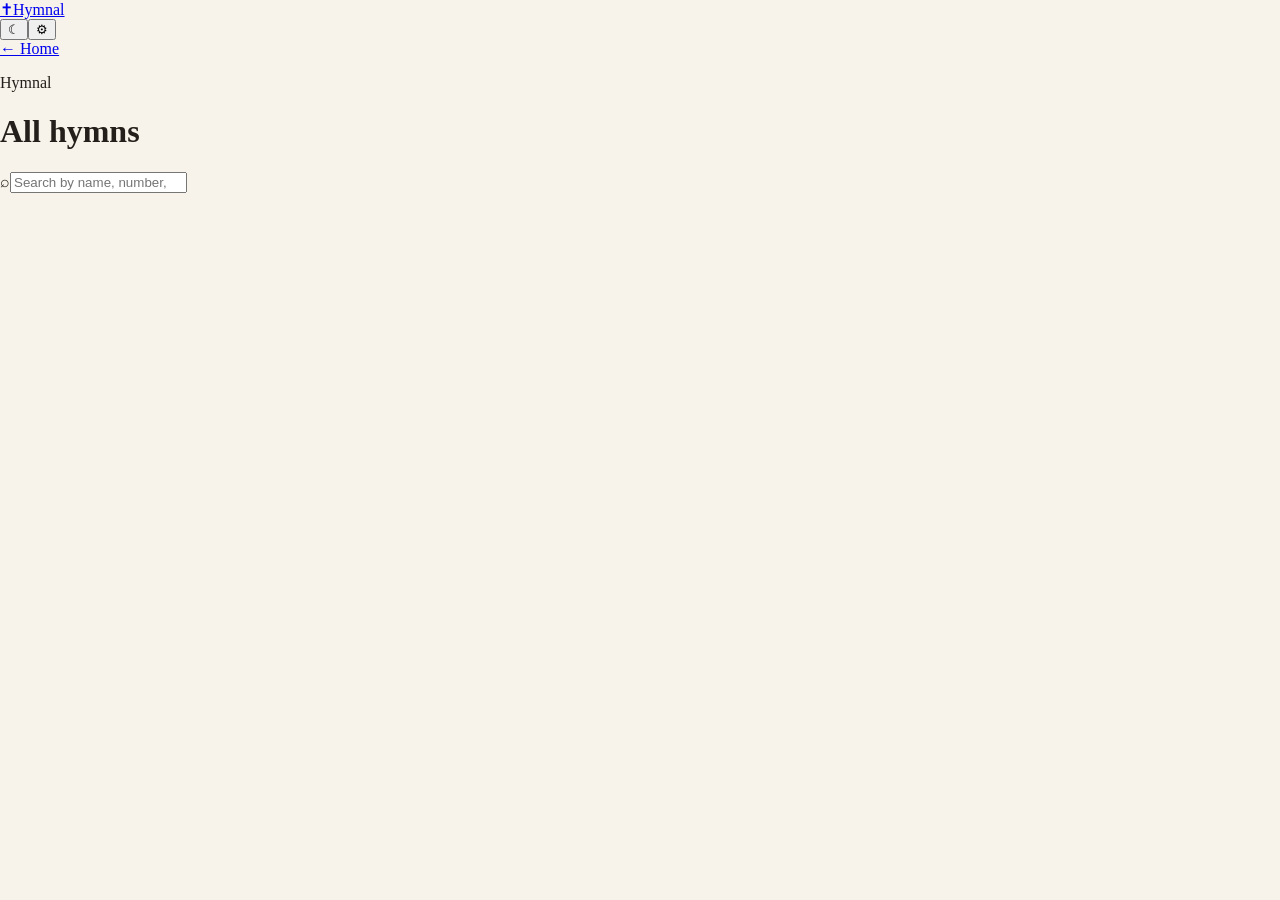
==== hymn-list.html @ 1c934192 "Build Hymnal app structure" ====
<!DOCTYPE html>
<html lang="en"><head><meta charset="UTF-8"><meta name="viewport" content="width=device-width, initial-scale=1.0"><meta name="theme-color" content="#6f3d2e"><link rel="manifest" href="./manifest.json"><link rel="stylesheet" href="./css/style.css"><title>All Hymns · Hymnal</title></head>
<body class="list-page"><header class="site-header"><a class="brand" href="./index.html" aria-label="Hymnal home"><span class="brand-mark" aria-hidden="true">✝</span><span>Hymnal</span></a><div class="header-actions"><button class="icon-button" id="theme-toggle" type="button" aria-label="Toggle dark mode">☾</button><button class="icon-button" id="settings-open" type="button" aria-label="Open settings">⚙</button></div></header>
<main class="list-shell"><div class="page-heading"><a class="back-link" href="./index.html">← <span>Home</span></a><div><p class="eyebrow">Hymnal</p><h1>All hymns</h1><p id="list-count" class="page-subtitle"></p></div></div><label class="search-box list-search" for="list-search"><span aria-hidden="true">⌕</span><input id="list-search" type="search" autocomplete="off" placeholder="Search by name, number, words, author..." aria-label="Search all hymns"><button id="list-search-clear" class="clear-button" type="button" aria-label="Clear search" hidden>×</button></label><div id="hymn-list-results" class="hymn-list-results" aria-live="polite"></div></main>
<div id="settings-modal" class="modal" hidden><div class="modal-backdrop" data-close-settings></div><section class="settings-panel" role="dialog" aria-modal="true" aria-labelledby="settings-title"><div class="panel-heading"><div><p class="eyebrow">Personalize</p><h2 id="settings-title">Settings</h2></div><button class="icon-button" type="button" data-close-settings aria-label="Close settings">×</button></div><div class="settings-group"><h3>Appearance</h3><div class="choice-row"><button class="choice-button" data-theme-choice="light" type="button">Light</button><button class="choice-button" data-theme-choice="dark" type="button">Dark</button></div></div><div class="settings-group"><h3>Text size</h3><div class="choice-row"><button class="choice-button" data-size-choice="small" type="button">A−</button><button class="choice-button" data-size-choice="normal" type="button">A</button><button class="choice-button" data-size-choice="large" type="button">A+</button><button class="choice-button" data-size-choice="xlarge" type="button">A++</button></div></div><p class="settings-note">Your preferences and favorites stay on this device. The hymnal does not require an account.</p></section></div>
<script src="./js/hymns.js"></script><script src="./js/app.js"></script></body></html>
---- css/style.css ----
* {
    box-sizing: border-box;
}

html,
body {
    margin: 0;
    min-height: 100%;
}

body {
    font-family: Georgia, "Times New Roman", serif;
    background: #f7f3ea;
    color: #241f1a;
}

#app {
    min-height: 100vh;
    display: grid;
    place-items: center;
}

/* Splash screen */
#splash-screen {
    position: fixed;
    inset: 0;
    z-index: 9999;
    display: grid;
    place-items: center;
    overflow: hidden;
    background:
        radial-gradient(circle at center, #4d3828 0%, #291d16 48%, #17110d 100%);
    color: #f8efd9;
    transition: opacity 0.8s ease, visibility 0.8s ease;
}

#splash-screen.hide {
    opacity: 0;
    visibility: hidden;
    pointer-events: none;
}

.splash-content {
    display: flex;
    flex-direction: column;
    align-items: center;
    gap: 0;
    transform: translateY(10px);
    animation: splash-rise 1s ease forwards;
}

.book {
    position: relative;
    width: 170px;
    height: 118px;
    perspective: 700px;
    filter: drop-shadow(0 18px 18px rgba(0, 0, 0, 0.35));
}

.book-page {
    position: absolute;
    top: 7px;
    width: 78px;
    height: 104px;
    background: linear-gradient(90deg, #eee1bf, #fff9e8);
    border: 1px solid rgba(72, 50, 29, 0.5);
    transform-origin: bottom center;
}

.book-page-left {
    left: 7px;
    border-radius: 7px 2px 3px 7px;
    transform: rotateY(72deg);
    animation: open-left 1.5s cubic-bezier(.2, .8, .2, 1) forwards;
}

.book-page-right {
    right: 7px;
    border-radius: 2px 7px 7px 3px;
    transform: rotateY(-72deg);
    animation: open-right 1.5s cubic-bezier(.2, .8, .2, 1) forwards;
}

.book-spine {
    position: absolute;
    left: 50%;
    top: 7px;
    width: 4px;
    height: 104px;
    transform: translateX(-50%);
    background: #9c6e35;
    border-radius: 3px;
    z-index: 3;
}

.cross {
    position: absolute;
    inset: 0;
    z-index: 4;
    display: grid;
    place-items: center;
    opacity: 0;
    transform: scale(.7);
    animation: cross-reveal .8s ease 1.25s forwards;
}

.cross span {
    position: absolute;
    display: block;
    background: #8f6a38;
    border-radius: 2px;
}

.cross span:first-child {
    width: 8px;
    height: 38px;
}

.cross span:last-child {
    width: 30px;
    height: 8px;
    transform: translateY(-6px);
}

.splash-title {
    margin-top: 22px;
    font-size: clamp(2.4rem, 8vw, 4rem);
    font-weight: 700;
    letter-spacing: .08em;
    opacity: 0;
    transform: translateY(12px);
    animation: title-reveal .9s ease 1.25s forwards;
}

.splash-subtitle {
    margin-top: 4px;
    font-family: Arial, sans-serif;
    font-size: .8rem;
    letter-spacing: .28em;
    text-transform: uppercase;
    color: #cbb994;
    opacity: 0;
    animation: subtitle-reveal .8s ease 1.65s forwards;
}

.loading-line {
    width: 110px;
    height: 2px;
    margin-top: 26px;
    overflow: hidden;
    background: rgba(255, 244, 215, .18);
    border-radius: 99px;
    opacity: 0;
    animation: fade-in .5s ease 1.8s forwards;
}

.loading-line span {
    display: block;
    width: 45%;
    height: 100%;
    background: #d5b56d;
    border-radius: inherit;
    animation: loading 1.1s ease-in-out 1.9s infinite;
}

@keyframes open-left {
    from { transform: rotateY(72deg); }
    to { transform: rotateY(0deg); }
}

@keyframes open-right {
    from { transform: rotateY(-72deg); }
    to { transform: rotateY(0deg); }
}

@keyframes cross-reveal {
    to {
        opacity: 1;
        transform: scale(1);
    }
}

@keyframes title-reveal {
    to {
        opacity: 1;
        transform: translateY(0);
    }
}

@keyframes subtitle-reveal {
    from { opacity: 0; transform: translateY(5px); }
    to { opacity: 1; transform: translateY(0); }
}

@keyframes splash-rise {
    to { transform: translateY(0); }
}

@keyframes fade-in {
    to { opacity: 1; }
}

@keyframes loading {
    0%, 100% { transform: translateX(-110%); }
    50% { transform: translateX(220%); }
}

@media (prefers-reduced-motion: reduce) {
    *,
    *::before,
    *::after {
        animation-duration: 0.01ms !important;
        animation-iteration-count: 1 !important;
        transition-duration: 0.01ms !important;
    }
}
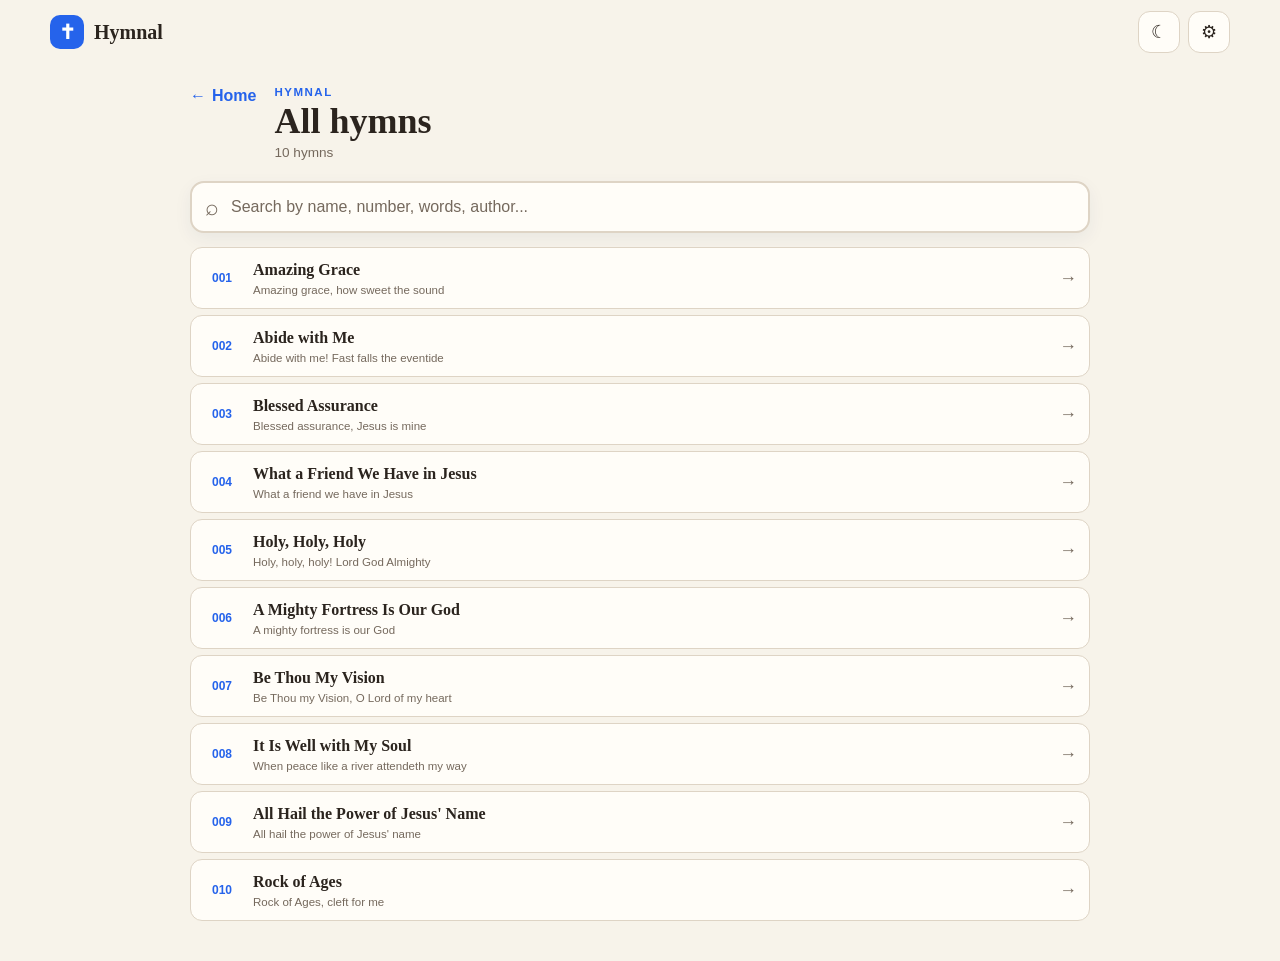
==== commit 78633c29: "Structure app files and standardize blue accent" ====
--- a/hymn-list.html
+++ b/hymn-list.html
@@ -1,6 +1,131 @@
 <!DOCTYPE html>
-<html lang="en"><head><meta charset="UTF-8"><meta name="viewport" content="width=device-width, initial-scale=1.0"><meta name="theme-color" content="#6f3d2e"><link rel="manifest" href="./manifest.json"><link rel="stylesheet" href="./css/style.css"><title>All Hymns · Hymnal</title></head>
-<body class="list-page"><header class="site-header"><a class="brand" href="./index.html" aria-label="Hymnal home"><span class="brand-mark" aria-hidden="true">✝</span><span>Hymnal</span></a><div class="header-actions"><button class="icon-button" id="theme-toggle" type="button" aria-label="Toggle dark mode">☾</button><button class="icon-button" id="settings-open" type="button" aria-label="Open settings">⚙</button></div></header>
-<main class="list-shell"><div class="page-heading"><a class="back-link" href="./index.html">← <span>Home</span></a><div><p class="eyebrow">Hymnal</p><h1>All hymns</h1><p id="list-count" class="page-subtitle"></p></div></div><label class="search-box list-search" for="list-search"><span aria-hidden="true">⌕</span><input id="list-search" type="search" autocomplete="off" placeholder="Search by name, number, words, author..." aria-label="Search all hymns"><button id="list-search-clear" class="clear-button" type="button" aria-label="Clear search" hidden>×</button></label><div id="hymn-list-results" class="hymn-list-results" aria-live="polite"></div></main>
-<div id="settings-modal" class="modal" hidden><div class="modal-backdrop" data-close-settings></div><section class="settings-panel" role="dialog" aria-modal="true" aria-labelledby="settings-title"><div class="panel-heading"><div><p class="eyebrow">Personalize</p><h2 id="settings-title">Settings</h2></div><button class="icon-button" type="button" data-close-settings aria-label="Close settings">×</button></div><div class="settings-group"><h3>Appearance</h3><div class="choice-row"><button class="choice-button" data-theme-choice="light" type="button">Light</button><button class="choice-button" data-theme-choice="dark" type="button">Dark</button></div></div><div class="settings-group"><h3>Text size</h3><div class="choice-row"><button class="choice-button" data-size-choice="small" type="button">A−</button><button class="choice-button" data-size-choice="normal" type="button">A</button><button class="choice-button" data-size-choice="large" type="button">A+</button><button class="choice-button" data-size-choice="xlarge" type="button">A++</button></div></div><p class="settings-note">Your preferences and favorites stay on this device. The hymnal does not require an account.</p></section></div>
-<script src="./js/hymns.js"></script><script src="./js/app.js"></script></body></html>+<html lang="en">
+<head>
+    <meta charset="UTF-8">
+    <meta name="viewport" content="width=device-width, initial-scale=1.0">
+    <meta name="theme-color" content="#2563eb">
+    <link rel="manifest" href="./manifest.json">
+    <link rel="stylesheet" href="./css/style.css">
+    <title>All Hymns · Hymnal</title>
+</head>
+<body class="list-page">
+    <header class="site-header">
+        <a class="brand" href="./index.html" aria-label="Hymnal home">
+            <span class="brand-mark" aria-hidden="true">✝</span>
+            <span>Hymnal</span>
+        </a>
+
+        <div class="header-actions">
+            <button
+                class="icon-button"
+                id="theme-toggle"
+                type="button"
+                aria-label="Toggle dark mode"
+            >
+                ☾
+            </button>
+            <button
+                class="icon-button"
+                id="settings-open"
+                type="button"
+                aria-label="Open settings"
+            >
+                ⚙
+            </button>
+        </div>
+    </header>
+
+    <main class="list-shell">
+        <div class="page-heading">
+            <a class="back-link" href="./index.html">
+                ← <span>Home</span>
+            </a>
+
+            <div>
+                <p class="eyebrow">Hymnal</p>
+                <h1>All hymns</h1>
+                <p id="list-count" class="page-subtitle"></p>
+            </div>
+        </div>
+
+        <label class="search-box list-search" for="list-search">
+            <span aria-hidden="true">⌕</span>
+            <input
+                id="list-search"
+                type="search"
+                autocomplete="off"
+                placeholder="Search by name, number, words, author..."
+                aria-label="Search all hymns"
+            >
+            <button
+                id="list-search-clear"
+                class="clear-button"
+                type="button"
+                aria-label="Clear search"
+                hidden
+            >
+                ×
+            </button>
+        </label>
+
+        <div
+            id="hymn-list-results"
+            class="hymn-list-results"
+            aria-live="polite"
+        ></div>
+    </main>
+
+    <div id="settings-modal" class="modal" hidden>
+        <div class="modal-backdrop" data-close-settings></div>
+
+        <section
+            class="settings-panel"
+            role="dialog"
+            aria-modal="true"
+            aria-labelledby="settings-title"
+        >
+            <div class="panel-heading">
+                <div>
+                    <p class="eyebrow">Personalize</p>
+                    <h2 id="settings-title">Settings</h2>
+                </div>
+
+                <button
+                    class="icon-button"
+                    type="button"
+                    data-close-settings
+                    aria-label="Close settings"
+                >
+                    ×
+                </button>
+            </div>
+
+            <div class="settings-group">
+                <h3>Appearance</h3>
+                <div class="choice-row">
+                    <button class="choice-button" data-theme-choice="light" type="button">Light</button>
+                    <button class="choice-button" data-theme-choice="dark" type="button">Dark</button>
+                </div>
+            </div>
+
+            <div class="settings-group">
+                <h3>Text size</h3>
+                <div class="choice-row">
+                    <button class="choice-button" data-size-choice="small" type="button">A−</button>
+                    <button class="choice-button" data-size-choice="normal" type="button">A</button>
+                    <button class="choice-button" data-size-choice="large" type="button">A+</button>
+                    <button class="choice-button" data-size-choice="xlarge" type="button">A++</button>
+                </div>
+            </div>
+
+            <p class="settings-note">
+                Your preferences and favorites stay on this device.
+                The hymnal does not require an account.
+            </p>
+        </section>
+    </div>
+
+    <script src="./js/hymns.js"></script>
+    <script src="./js/app.js"></script>
+</body>
+</html>
--- a/css/style.css
+++ b/css/style.css
@@ -1,216 +1,2 @@
-* {
-    box-sizing: border-box;
-}
-
-html,
-body {
-    margin: 0;
-    min-height: 100%;
-}
-
-body {
-    font-family: Georgia, "Times New Roman", serif;
-    background: #f7f3ea;
-    color: #241f1a;
-}
-
-#app {
-    min-height: 100vh;
-    display: grid;
-    place-items: center;
-}
-
-/* Splash screen */
-#splash-screen {
-    position: fixed;
-    inset: 0;
-    z-index: 9999;
-    display: grid;
-    place-items: center;
-    overflow: hidden;
-    background:
-        radial-gradient(circle at center, #4d3828 0%, #291d16 48%, #17110d 100%);
-    color: #f8efd9;
-    transition: opacity 0.8s ease, visibility 0.8s ease;
-}
-
-#splash-screen.hide {
-    opacity: 0;
-    visibility: hidden;
-    pointer-events: none;
-}
-
-.splash-content {
-    display: flex;
-    flex-direction: column;
-    align-items: center;
-    gap: 0;
-    transform: translateY(10px);
-    animation: splash-rise 1s ease forwards;
-}
-
-.book {
-    position: relative;
-    width: 170px;
-    height: 118px;
-    perspective: 700px;
-    filter: drop-shadow(0 18px 18px rgba(0, 0, 0, 0.35));
-}
-
-.book-page {
-    position: absolute;
-    top: 7px;
-    width: 78px;
-    height: 104px;
-    background: linear-gradient(90deg, #eee1bf, #fff9e8);
-    border: 1px solid rgba(72, 50, 29, 0.5);
-    transform-origin: bottom center;
-}
-
-.book-page-left {
-    left: 7px;
-    border-radius: 7px 2px 3px 7px;
-    transform: rotateY(72deg);
-    animation: open-left 1.5s cubic-bezier(.2, .8, .2, 1) forwards;
-}
-
-.book-page-right {
-    right: 7px;
-    border-radius: 2px 7px 7px 3px;
-    transform: rotateY(-72deg);
-    animation: open-right 1.5s cubic-bezier(.2, .8, .2, 1) forwards;
-}
-
-.book-spine {
-    position: absolute;
-    left: 50%;
-    top: 7px;
-    width: 4px;
-    height: 104px;
-    transform: translateX(-50%);
-    background: #9c6e35;
-    border-radius: 3px;
-    z-index: 3;
-}
-
-.cross {
-    position: absolute;
-    inset: 0;
-    z-index: 4;
-    display: grid;
-    place-items: center;
-    opacity: 0;
-    transform: scale(.7);
-    animation: cross-reveal .8s ease 1.25s forwards;
-}
-
-.cross span {
-    position: absolute;
-    display: block;
-    background: #8f6a38;
-    border-radius: 2px;
-}
-
-.cross span:first-child {
-    width: 8px;
-    height: 38px;
-}
-
-.cross span:last-child {
-    width: 30px;
-    height: 8px;
-    transform: translateY(-6px);
-}
-
-.splash-title {
-    margin-top: 22px;
-    font-size: clamp(2.4rem, 8vw, 4rem);
-    font-weight: 700;
-    letter-spacing: .08em;
-    opacity: 0;
-    transform: translateY(12px);
-    animation: title-reveal .9s ease 1.25s forwards;
-}
-
-.splash-subtitle {
-    margin-top: 4px;
-    font-family: Arial, sans-serif;
-    font-size: .8rem;
-    letter-spacing: .28em;
-    text-transform: uppercase;
-    color: #cbb994;
-    opacity: 0;
-    animation: subtitle-reveal .8s ease 1.65s forwards;
-}
-
-.loading-line {
-    width: 110px;
-    height: 2px;
-    margin-top: 26px;
-    overflow: hidden;
-    background: rgba(255, 244, 215, .18);
-    border-radius: 99px;
-    opacity: 0;
-    animation: fade-in .5s ease 1.8s forwards;
-}
-
-.loading-line span {
-    display: block;
-    width: 45%;
-    height: 100%;
-    background: #d5b56d;
-    border-radius: inherit;
-    animation: loading 1.1s ease-in-out 1.9s infinite;
-}
-
-@keyframes open-left {
-    from { transform: rotateY(72deg); }
-    to { transform: rotateY(0deg); }
-}
-
-@keyframes open-right {
-    from { transform: rotateY(-72deg); }
-    to { transform: rotateY(0deg); }
-}
-
-@keyframes cross-reveal {
-    to {
-        opacity: 1;
-        transform: scale(1);
-    }
-}
-
-@keyframes title-reveal {
-    to {
-        opacity: 1;
-        transform: translateY(0);
-    }
-}
-
-@keyframes subtitle-reveal {
-    from { opacity: 0; transform: translateY(5px); }
-    to { opacity: 1; transform: translateY(0); }
-}
-
-@keyframes splash-rise {
-    to { transform: translateY(0); }
-}
-
-@keyframes fade-in {
-    to { opacity: 1; }
-}
-
-@keyframes loading {
-    0%, 100% { transform: translateX(-110%); }
-    50% { transform: translateX(220%); }
-}
-
-@media (prefers-reduced-motion: reduce) {
-    *,
-    *::before,
-    *::after {
-        animation-duration: 0.01ms !important;
-        animation-iteration-count: 1 !important;
-        transition-duration: 0.01ms !important;
-    }
-}+body.home-page{height:100svh;overflow:hidden}
+:root{--bg:#f7f3ea;--surface:#fffdf8;--surface-2:#efe8da;--text:#2b241e;--muted:#75695d;--line:#ded4c5;--accent:#2563eb;--accent-2:#60a5fa;--accent-soft:#dbeafe;--focus:#1d4ed8;--shadow:0 14px 35px rgba(25,55,95,.1);--body-size:16px}html{font-size:var(--body-size);color-scheme:light}html.dark{color-scheme:dark;--bg:#1c1916;--surface:#27221e;--surface-2:#342d27;--text:#f5efe6;--muted:#c0b5a7;--line:#4a4037;--accent:#d18a66;--accent-2:#e1a27e;--accent-soft:#4a342a;--focus:#e5a078;--shadow:0 14px 35px rgba(0,0,0,.24)}*{box-sizing:border-box}html,body{margin:0;min-height:100%}body{background:var(--bg);color:var(--text);font-family:Arial,Helvetica,sans-serif;line-height:1.5}button,input{font:inherit}button:focus-visible,a:focus-visible,input:focus-visible{outline:3px solid var(--focus);outline-offset:3px}a{color:inherit}.site-header{width:min(1180px,calc(100% - 32px));margin:auto;min-height:64px;display:flex;align-items:center;justify-content:space-between;gap:20px}.brand{display:inline-flex;align-items:center;gap:10px;text-decoration:none;font-family:Georgia,"Times New Roman",serif;font-size:1.25rem;font-weight:700}.brand-mark{width:34px;height:34px;display:grid;place-items:center;border-radius:10px;background:var(--accent);color:#fff}.header-actions{display:flex;gap:8px}.icon-button{width:42px;height:42px;border:1px solid var(--line);border-radius:12px;background:var(--surface);color:var(--text);cursor:pointer;display:inline-grid;place-items:center;font-size:1.15rem}.icon-button:hover{background:var(--surface-2)}.home-shell{width:min(1180px,calc(100% - 32px));min-height:calc(100svh - 64px);margin:auto;display:grid;align-items:center;padding:10px 0 18px}.home-main{width:min(100%,980px);margin:auto}.welcome-line{display:flex;align-items:center;justify-content:space-between;gap:18px;margin-bottom:10px}.eyebrow{margin:0 0 2px;color:var(--accent);font-size:.72rem;font-weight:800;letter-spacing:.13em;text-transform:uppercase}h1,h2,h3,p{margin-top:0}h1{margin-bottom:0;font-family:Georgia,"Times New Roman",serif;font-size:clamp(1.65rem,3vw,2.25rem);line-height:1.05}.today-badge{padding:7px 11px;border-radius:999px;background:var(--accent-soft);color:var(--accent);font-size:.78rem;font-weight:800}.featured-hymn{min-height:82px;padding:14px 18px;border:1px solid var(--line);border-radius:16px;background:linear-gradient(135deg,var(--surface),var(--surface-2));box-shadow:var(--shadow)}.featured-link{height:100%;display:flex;align-items:center;justify-content:space-between;gap:20px;text-decoration:none}.hymn-number{flex:0 0 auto;width:48px;height:48px;display:grid;place-items:center;border-radius:13px;background:var(--accent);color:#fff;font-weight:800}.featured-copy{min-width:0;flex:1}.featured-copy h2{margin:0 0 2px;font-family:Georgia,"Times New Roman",serif;font-size:clamp(1.1rem,2vw,1.35rem)}.featured-copy p{margin:0;color:var(--muted);font-size:.85rem}.featured-arrow{color:var(--accent);font-size:1.5rem}.search-section{margin-top:14px}.section-title{margin:0 0 7px;font-family:Georgia,"Times New Roman",serif;font-size:1rem}.search-box{min-height:52px;display:flex;align-items:center;gap:10px;padding:0 13px;border:2px solid var(--line);border-radius:14px;background:var(--surface);box-shadow:0 6px 18px rgba(25,55,95,.06)}.search-box:focus-within{border-color:var(--accent)}.search-box>span{color:var(--muted);font-size:1.45rem;line-height:1}.search-box input{min-width:0;flex:1;border:0;outline:0;background:transparent;color:var(--text);font-size:1rem}.search-box input::placeholder{color:var(--muted)}.clear-button{width:30px;height:30px;border:0;border-radius:50%;background:var(--surface-2);color:var(--text);cursor:pointer;font-size:1.15rem}.search-demos{min-height:32px;margin-top:7px;display:flex;flex-wrap:wrap;gap:6px}.demo-chip{border:1px solid var(--line);border-radius:999px;padding:5px 10px;background:var(--surface);color:var(--muted);cursor:pointer;font-size:.76rem}.demo-chip:hover{color:var(--accent);border-color:var(--accent-2);background:var(--accent-soft)}.search-results{display:none;margin-top:7px;max-height:180px;overflow:auto;border:1px solid var(--line);border-radius:12px;background:var(--surface)}.search-results.visible{display:block}.result-link,.hymn-row{display:flex;align-items:center;gap:12px;min-width:0;text-decoration:none}.result-link{padding:9px 12px;border-bottom:1px solid var(--line)}.result-link:last-child{border-bottom:0}.result-link:hover,.hymn-row:hover{background:var(--surface-2)}.result-number,.row-number{flex:0 0 auto;font-size:.75rem;font-weight:800;color:var(--accent)}.result-copy,.row-copy{min-width:0}.result-copy strong,.row-copy strong{display:block;overflow:hidden;text-overflow:ellipsis;white-space:nowrap;font-family:Georgia,"Times New Roman",serif}.result-copy small,.row-copy small{display:block;color:var(--muted);overflow:hidden;text-overflow:ellipsis;white-space:nowrap;font-size:.72rem}.favorites-section{margin-top:12px}.section-heading-row{display:flex;align-items:baseline;justify-content:space-between;gap:10px}.muted-count{color:var(--muted);font-size:.72rem}.favorites-preview{min-height:46px;display:grid;grid-template-columns:repeat(3,minmax(0,1fr));gap:8px}.favorite-card{min-width:0;display:flex;align-items:center;gap:9px;padding:9px 10px;border:1px solid var(--line);border-radius:12px;background:var(--surface);text-decoration:none}.favorite-card:hover{background:var(--surface-2)}.favorite-card .row-number{width:28px;height:28px;display:grid;place-items:center;border-radius:8px;background:var(--accent-soft)}.empty-favorites{grid-column:1/-1;padding:9px 11px;border:1px dashed var(--line);border-radius:12px;color:var(--muted);font-size:.78rem}.browse-button{min-height:48px;margin-top:12px;display:flex;align-items:center;justify-content:space-between;padding:0 15px;border-radius:13px;background:var(--accent);color:#fff;text-decoration:none;font-weight:800}.browse-button:hover{filter:brightness(1.06)}.page-subtitle{margin:2px 0 0;color:var(--muted);font-size:.85rem}.list-shell,.hymn-shell{width:min(900px,calc(100% - 32px));margin:auto;padding:20px 0 40px}.page-heading{display:flex;align-items:flex-start;gap:18px;margin-bottom:18px}.back-link{display:inline-flex;align-items:center;gap:6px;color:var(--accent);text-decoration:none;font-weight:800;white-space:nowrap}.list-search{margin-bottom:14px}.hymn-list-results{display:grid;gap:6px}.hymn-row{min-height:62px;padding:8px 12px;border:1px solid var(--line);border-radius:12px;background:var(--surface)}.row-number{width:38px;text-align:center}.row-arrow{margin-left:auto;color:var(--muted);font-size:1.1rem}.no-results{padding:22px;text-align:center;color:var(--muted);border:1px dashed var(--line);border-radius:12px}.modal[hidden]{display:none}.modal{position:fixed;inset:0;z-index:10000}.modal-backdrop{position:absolute;inset:0;background:rgba(15,30,55,.55);backdrop-filter:blur(2px)}.settings-panel{position:absolute;top:50%;left:50%;width:min(420px,calc(100% - 28px));max-height:calc(100% - 28px);overflow:auto;transform:translate(-50%,-50%);padding:20px;border:1px solid var(--line);border-radius:18px;background:var(--surface);color:var(--text);box-shadow:0 24px 60px rgba(0,0,0,.22)}.panel-heading{display:flex;align-items:flex-start;justify-content:space-between;gap:20px;margin-bottom:18px}.panel-heading h2{margin:0;font-family:Georgia,"Times New Roman",serif}.settings-group+.settings-group{margin-top:18px}.settings-group h3{margin-bottom:8px;font-size:.9rem}.choice-row{display:flex;gap:8px;flex-wrap:wrap}.choice-button{min-height:42px;min-width:64px;padding:0 13px;border:1px solid var(--line);border-radius:10px;background:var(--surface);color:var(--text);cursor:pointer}.choice-button.active{border-color:var(--accent);background:var(--accent-soft);color:var(--accent);font-weight:800}.settings-note{margin:20px 0 0;color:var(--muted);font-size:.8rem}.text-small{--body-size:14px}.text-normal{--body-size:16px}.text-large{--body-size:18px}.text-xlarge{--body-size:20px}@media(max-height:760px) and (min-width:700px){.site-header{min-height:54px}.home-shell{min-height:calc(100svh - 54px);padding-top:2px}.featured-hymn{min-height:70px;padding:10px 14px}.search-section{margin-top:9px}.favorites-section{margin-top:8px}.browse-button{margin-top:8px;min-height:42px}.search-results{max-height:130px}}@media(max-width:700px){.site-header,.home-shell,.list-shell,.hymn-shell{width:min(100% - 20px,900px)}.home-shell{min-height:calc(100svh - 64px);padding:4px 0 10px}.welcome-line{margin-bottom:7px}.featured-hymn{padding:11px 13px;min-height:70px}.hymn-number{width:40px;height:40px}.favorites-preview{grid-template-columns:1fr;gap:5px}.favorite-card{min-height:38px}.browse-button{margin-top:8px}.search-results{max-height:160px}}@media(max-width:420px){.site-header{min-height:58px}.brand{font-size:1.1rem}.brand-mark{width:30px;height:30px}.icon-button{width:38px;height:38px}.home-shell{min-height:calc(100svh - 58px)}h1{font-size:1.45rem}.featured-copy h2{font-size:1rem}.featured-copy p{font-size:.74rem}.search-box{min-height:48px}.search-demos{gap:4px}.demo-chip{padding:4px 8px;font-size:.7rem}.section-title{font-size:.92rem}.browse-button{min-height:44px}}@media(prefers-reduced-motion:reduce){*,*::before,*::after{scroll-behavior:auto!important;animation-duration:.01ms!important;animation-iteration-count:1!important;transition-duration:.01ms!important}}#splash-screen{position:fixed;inset:0;z-index:9999;display:grid;place-items:center;overflow:hidden;background:radial-gradient(circle at center,#17335f 0%,#0d1d38 48%,#07111f 100%);color:#eef6ff;transition:opacity .8s ease,visibility .8s ease}#splash-screen.hide{opacity:0;visibility:hidden;pointer-events:none}.splash-content{display:flex;flex-direction:column;align-items:center;transform:translateY(10px);animation:splash-rise 1s ease forwards}.book{position:relative;width:170px;height:118px;perspective:700px;filter:drop-shadow(0 18px 18px rgba(0,0,0,.35))}.book-page{position:absolute;top:7px;width:78px;height:104px;background:linear-gradient(90deg,#e7f0fb,#fff);border:1px solid rgba(45,75,115,.5);transform-origin:bottom center}.book-page-left{left:7px;border-radius:7px 2px 3px 7px;transform:rotateY(72deg);animation:open-left 1.5s cubic-bezier(.2,.8,.2,1) forwards}.book-page-right{right:7px;border-radius:2px 7px 7px 3px;transform:rotateY(-72deg);animation:open-right 1.5s cubic-bezier(.2,.8,.2,1) forwards}.book-spine{position:absolute;left:50%;top:7px;width:4px;height:104px;transform:translateX(-50%);background:#2563eb;border-radius:3px;z-index:3}.cross{position:absolute;inset:0;z-index:4;display:grid;place-items:center;opacity:0;transform:scale(.7);animation:cross-reveal .8s ease 1.25s forwards}.cross span{position:absolute;display:block;background:#2563eb;border-radius:2px}.cross span:first-child{width:8px;height:38px}.cross span:last-child{width:30px;height:8px;transform:translateY(-6px)}.splash-title{margin-top:22px;font-size:clamp(2.4rem,8vw,4rem);font-weight:700;letter-spacing:.08em;opacity:0;transform:translateY(12px);animation:title-reveal .9s ease 1.25s forwards}.splash-subtitle{margin-top:4px;font-size:.8rem;letter-spacing:.28em;text-transform:uppercase;color:#a9c7ed;opacity:0;animation:subtitle-reveal .8s ease 1.65s forwards}.loading-line{width:110px;height:2px;margin-top:26px;overflow:hidden;background:rgba(238,246,255,.18);border-radius:99px;opacity:0;animation:fade-in .5s ease 1.8s forwards}.loading-line span{display:block;width:45%;height:100%;background:#60a5fa;border-radius:inherit;animation:loading 1.1s ease-in-out 1.9s infinite}@keyframes open-left{from{transform:rotateY(72deg)}to{transform:rotateY(0)}}@keyframes open-right{from{transform:rotateY(-72deg)}to{transform:rotateY(0)}}@keyframes cross-reveal{to{opacity:1;transform:scale(1)}}@keyframes title-reveal{to{opacity:1;transform:translateY(0)}}@keyframes subtitle-reveal{from{opacity:0;transform:translateY(5px)}to{opacity:1;transform:translateY(0)}}@keyframes splash-rise{to{transform:translateY(0)}}@keyframes fade-in{to{opacity:1}}@keyframes loading{0%,100%{transform:translateX(-110%)}50%{transform:translateX(220%)}}
